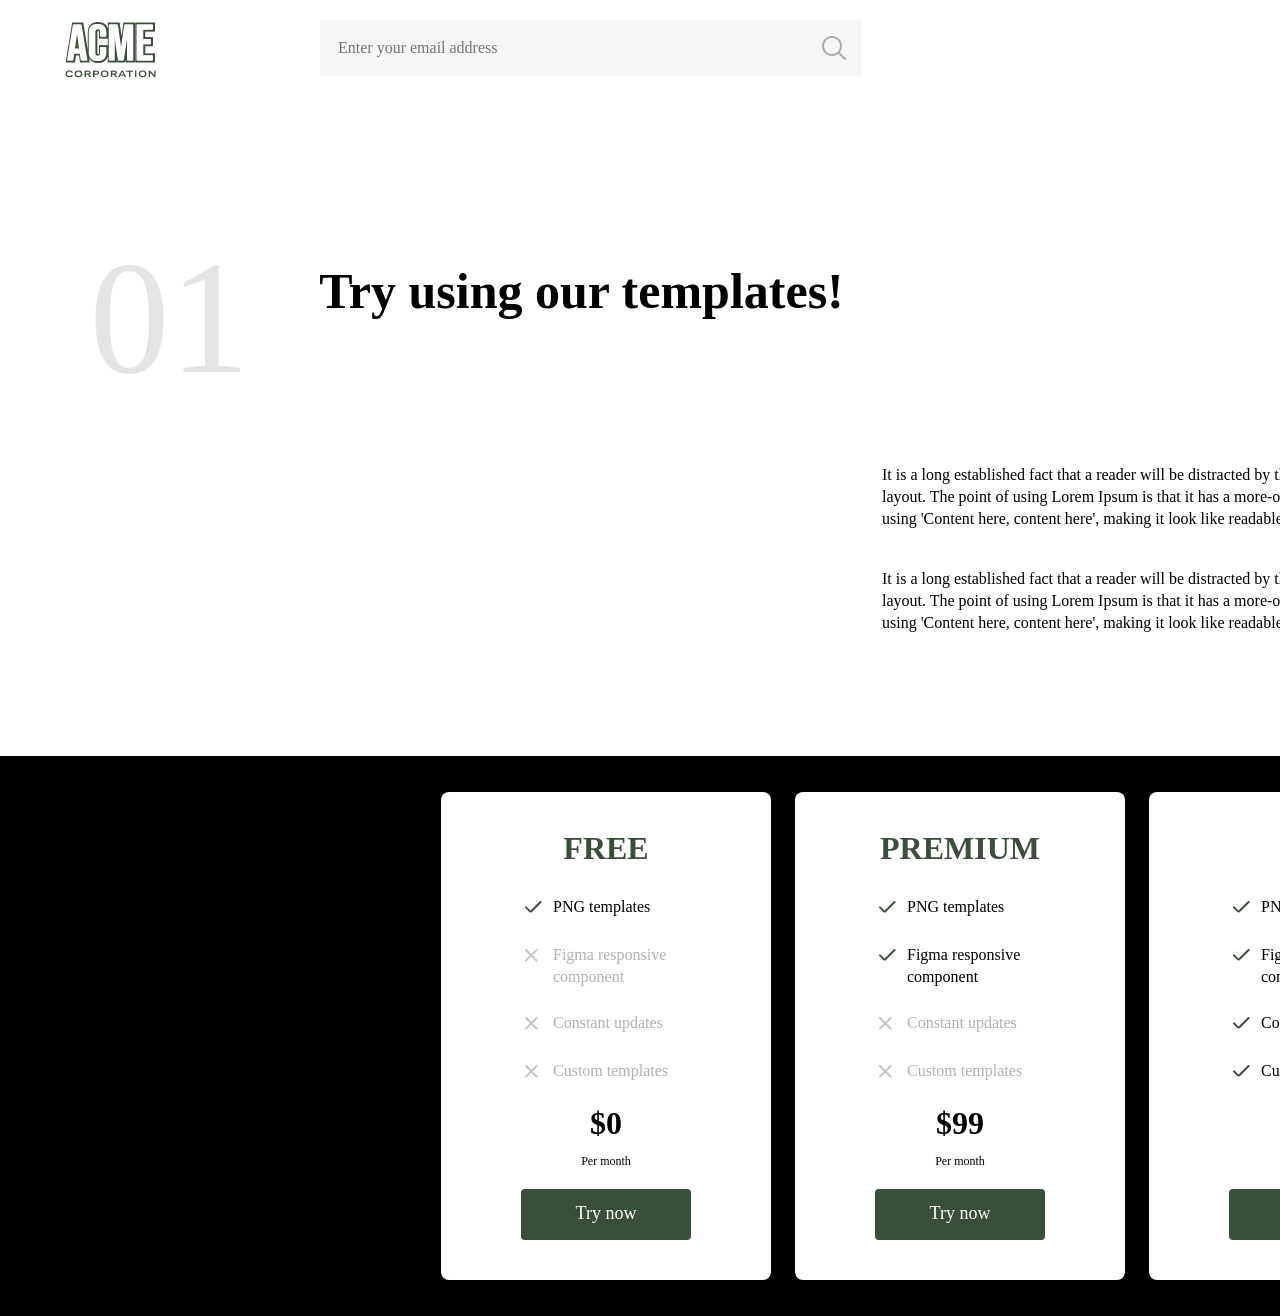
==== Lab1/index.html @ b038f3bc "first part" ====
<!DOCTYPE html>
<html lang="en">
<head>
    <meta charset="UTF-8">
    <meta name="viewport" content="width=device-width, initial-scale=1.0">
    <title>Lab 3</title>
    <link rel="stylesheet" type="text/css" href="styles.css">
</head>
<body class="Page">
    <header class="header">
        <div class="header__container">
            <div class="header__logo">
                <img src="images/Logo/ACME (Stroke).png", class="header__logo-stroke">
                <img src="images/Logo/ACME.png", class="header__logo-img">
                <img src="images/Logo/CORPORATION.png", class="header__logo-corporation">
            </div>
            <div class="header__input">
                <div class="header__input-frame">
                    <input type="input icon", class="header__input-text", placeholder="Enter your email address">
                </div>
                <button class="header__input-button header__button">
                    <img src="images/Input/Vector.png", class="header__input-img">
                </button>
            </div>
            <div class="header__user-menu">
                <button class="header__upload header__button">
                    <div class="header__upload-img">
                        <img src="images/User_menu/Vector (5).png", class="header__upload-img-top">
                        <img src="images/User_menu/Vector (4).png", class="header__upload-img-bottom">
                    </div>
                    <p class="header__upload-text">Upload</p>
                </button>
                <button class="header__bookmark header__button">
                    <img src="images/User_menu/Vector (3).png">
                </button>
                <button class="header__settings header__button">
                    <img src="images/User_menu/Vector (1).png", class="header__settings-img_stroke">
                    <img src="images/User_menu/Vector (2).png", class="header__settings-img">
                </button>
                <button class="header__avatar header__button">
                    <img src="images/User_menu/Ellipse 1.png">
                </button>
            </div>
        </div>
    </header>

    <section class="content">
        <div class="content__container">
            <div class="content__container-title">
                <p class="content__container-title_number">01</p>
                <h1 class="content__container-title_text">Try using our templates!</p>
            </div>
            <div class="content__container-text">
                <p class="content__container-lower_text">It is a long established fact that a reader will be distracted by the readable content of a page when looking at its layout. The point of using Lorem Ipsum is that it has a more-or-less normal distribution of letters, as opposed to using 'Content here, content here', making it look like readable English.</p>
                <p class="content__container-lower_text">It is a long established fact that a reader will be distracted by the readable content of a page when looking at its layout. The point of using Lorem Ipsum is that it has a more-or-less normal distribution of letters, as opposed to using 'Content here, content here', making it look like readable English.</p>
            </div>
        </div>
    </section>

    <section class="pricing">
        <div class="pricing__container">
            <div class="pricing__container-cards">
                <div class="pricing__container-card">
                    <p class="pricing__title">FREE</p>
                    <div class="pricing__container-cards_points">
                        <div class="pricing__point">
                            <div class="pricing__point--png_container">
                                <img src="images/Pricing/Vector (6).png", class="pricing__point--img">
                                <p class="pricing__point--text">PNG templates</p>
                            </div>
                        </div>
                        <div class="pricing__point pricing__point--negative pricing__point--double">
                            <div class="pricing__point--png_container">
                                <img src="images/Pricing/Vector (7).png", class="pricing__point--img">
                                <p class="pricing__point--text">Figma responsive component</p>
                            </div>
                        </div>
                        <div class="pricing__point pricing__point--negative">
                            <div class="pricing__point--png_container">
                                <img src="images/Pricing/Vector (7).png", class="pricing__point--img">
                                <p class="pricing__point--text">Constant updates</p>
                            </div>
                        </div>
                        <div class="pricing__point pricing__point--negative">
                            <div class="pricing__point--png_container">
                                <img src="images/Pricing/Vector (7).png", class="pricing__point--img">
                                <p class="pricing__point--text">Custom templates</p>
                            </div>
                        </div>
                    </div>
                    <div class="pricing__container_price">
                        <p class="pricing__price--amount">$0</p>
                        <p class="pricing__price--per_month">Per month</p>
                    </div>
                    <button class="pricing__container_try-button">
                        <p class="pricing__container_try-button-text">Try now</p>
                    </button>
                </div>
                <div class="pricing__container-card">
                    <p class="pricing__title">PREMIUM</p>
                    <div class="pricing__container-cards_points">
                        <div class="pricing__point">
                            <div class="pricing__point--png_container">
                                <img src="images/Pricing/Vector (6).png", class="pricing__point--img">
                                <p class="pricing__point--text">PNG templates</p>
                            </div>
                        </div>
                        <div class="pricing__point pricing__point--double">
                            <div class="pricing__point--png_container">
                                <img src="images/Pricing/Vector (6).png", class="pricing__point--img">
                                <p class="pricing__point--text">Figma responsive component</p>
                            </div>
                        </div>
                        <div class="pricing__point pricing__point--negative">
                            <div class="pricing__point--png_container">
                                <img src="images/Pricing/Vector (7).png", class="pricing__point--img">
                                <p class="pricing__point--text">Constant updates</p>
                            </div>
                        </div>
                        <div class="pricing__point pricing__point--negative">
                            <div class="pricing__point--png_container">
                                <img src="images/Pricing/Vector (7).png", class="pricing__point--img">
                                <p class="pricing__point--text">Custom templates</p>
                            </div>
                        </div>
                    </div>
                    <div class="pricing__container_price">
                        <p class="pricing__price--amount">$99</p>
                        <p class="pricing__price--per_month">Per month</p>
                    </div>
                    <button class="pricing__container_try-button">
                        <p class="pricing__container_try-button-text">Try now</p>
                    </button>
                </div>
                <div class="pricing__container-card">
                    <p class="pricing__title">PRO</p>
                    <div class="pricing__container-cards_points">
                        <div class="pricing__point">
                            <div class="pricing__point--png_container">
                                <img src="images/Pricing/Vector (6).png", class="pricing__point--img">
                                <p class="pricing__point--text">PNG templates</p>
                            </div>
                        </div>
                        <div class="pricing__point pricing__point--double">
                            <div class="pricing__point--png_container">
                                <img src="images/Pricing/Vector (6).png", class="pricing__point--img">
                                <p class="pricing__point--text">Figma responsive component</p>
                            </div>
                        </div>
                        <div class="pricing__point">
                            <div class="pricing__point--png_container">
                                <img src="images/Pricing/Vector (6).png", class="pricing__point--img">
                                <p class="pricing__point--text">Constant updates</p>
                            </div>
                        </div>
                        <div class="pricing__point">
                            <div class="pricing__point--png_container">
                                <img src="images/Pricing/Vector (6).png", class="pricing__point--img">
                                <p class="pricing__point--text">Custom templates</p>
                            </div>
                        </div>
                    </div>
                    <div class="pricing__container_price">
                        <p class="pricing__price--amount">$199</p>
                        <p class="pricing__price--per_month">Per month</p>
                    </div>
                    <button class="pricing__container_try-button">
                        <p class="pricing__container_try-button-text">Try now</p>
                    </button>
                </div>
            </div>
        </div>
    </section>
</body>
</html>
---- Lab1/styles.css ----
@import url('css/header.css');
@import url('css/content.css');
@import url('css/pricing.css');
@import url('css/footer.css');

html {
  box-sizing: border-box;
}
*, *::before, *after {
  box-sizing: inherit;
}
body {
  margin: 0;
}
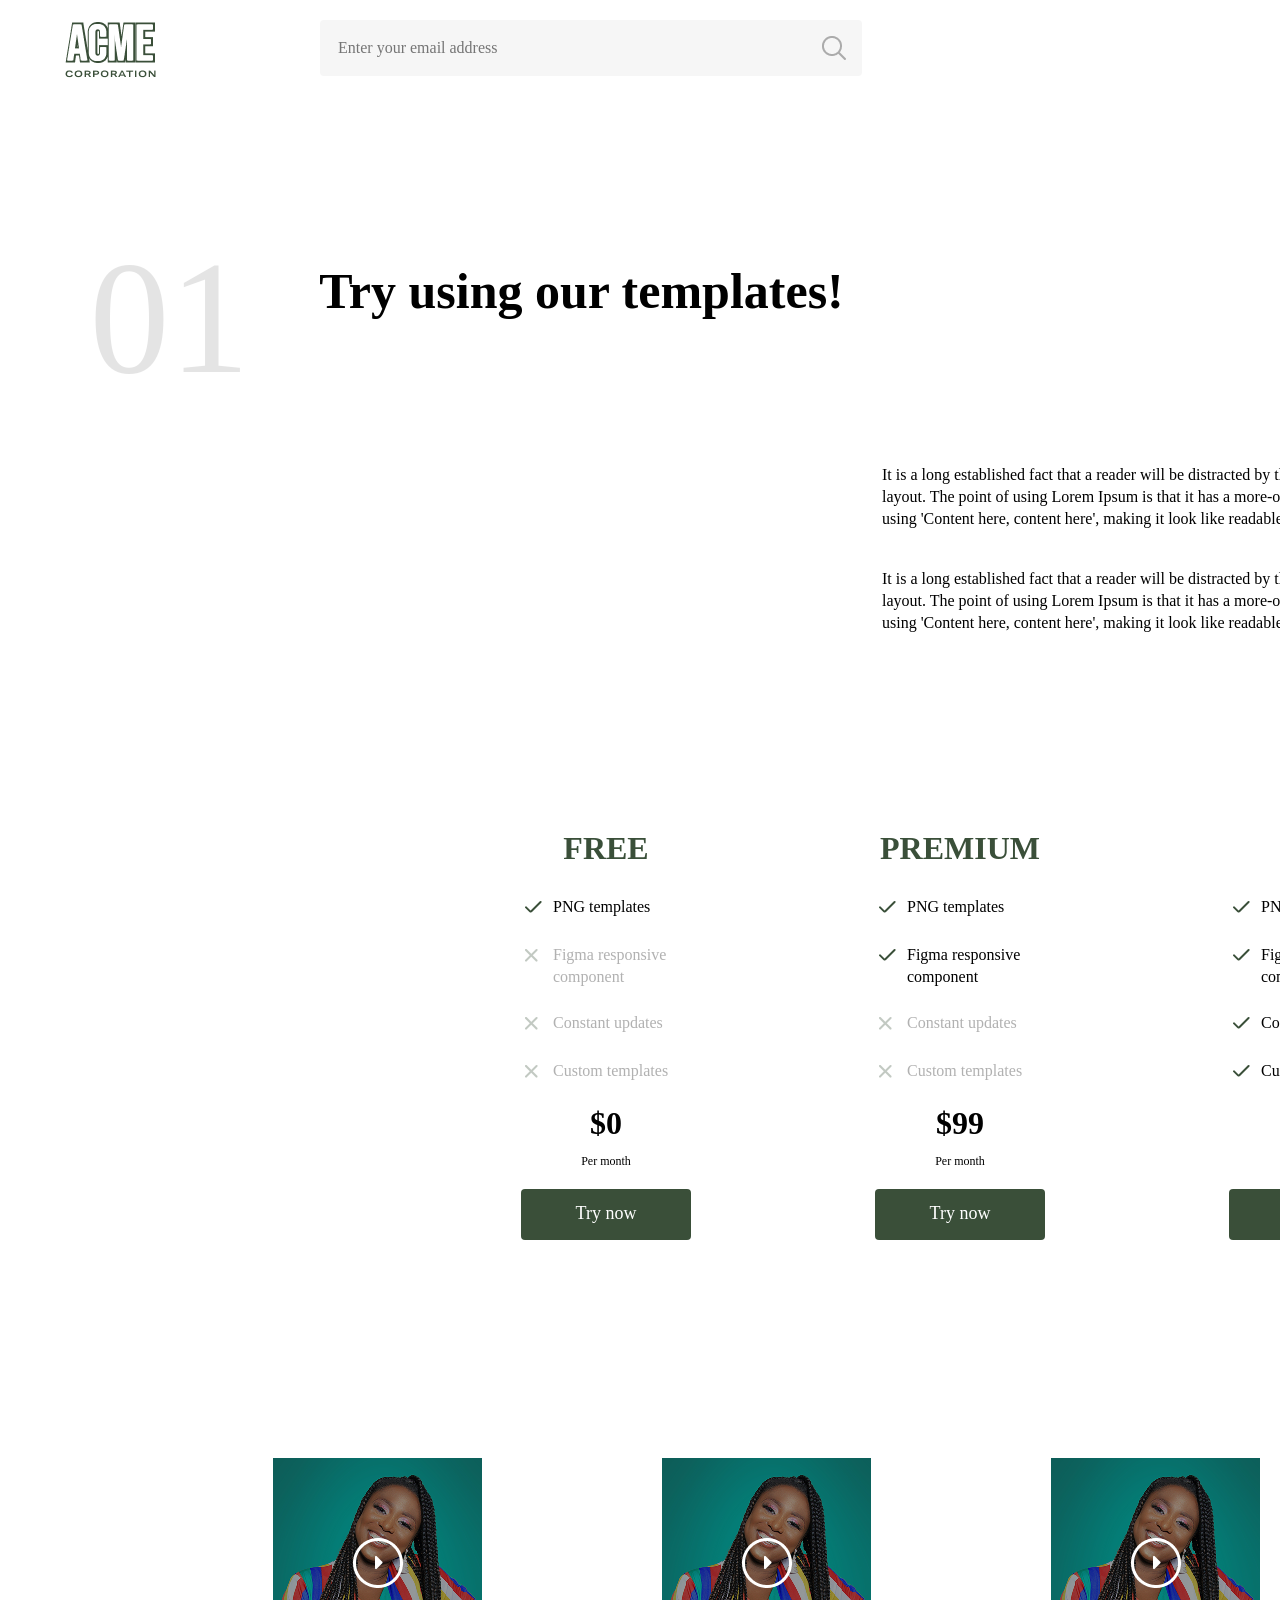
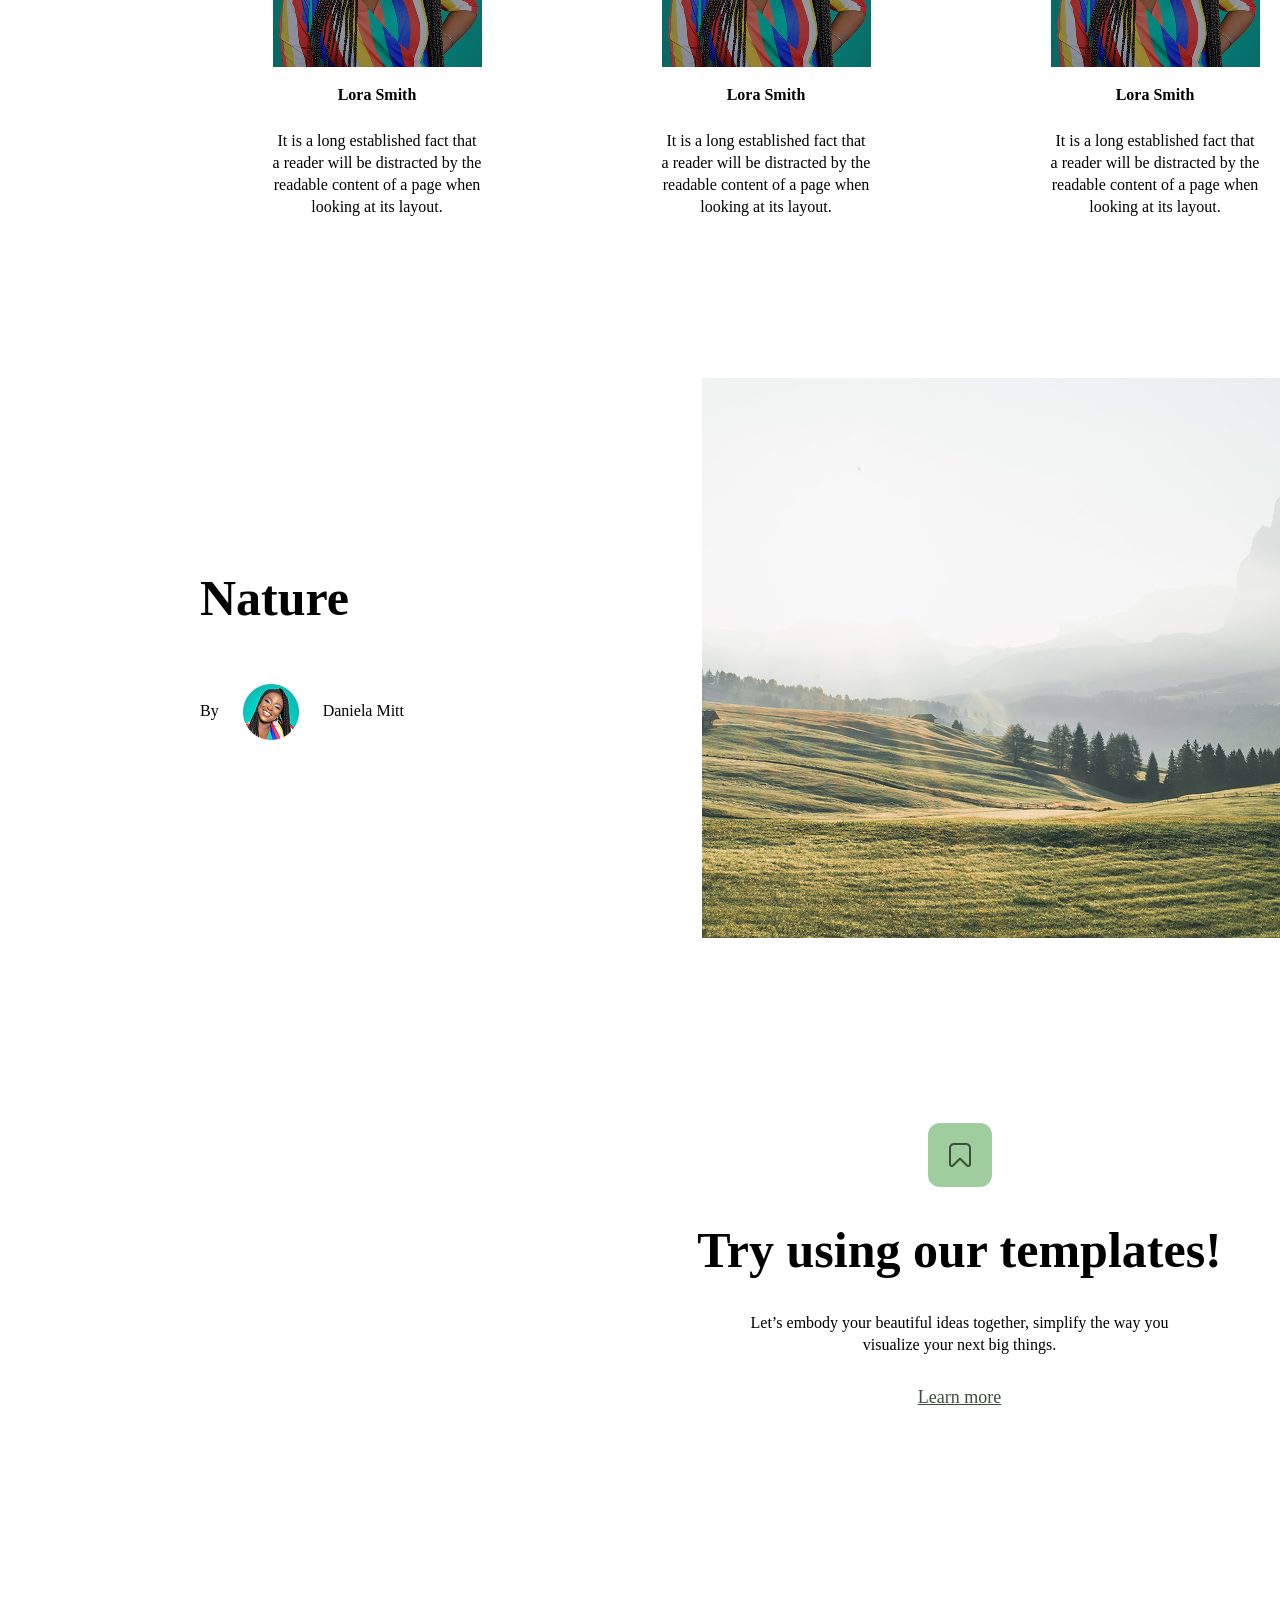
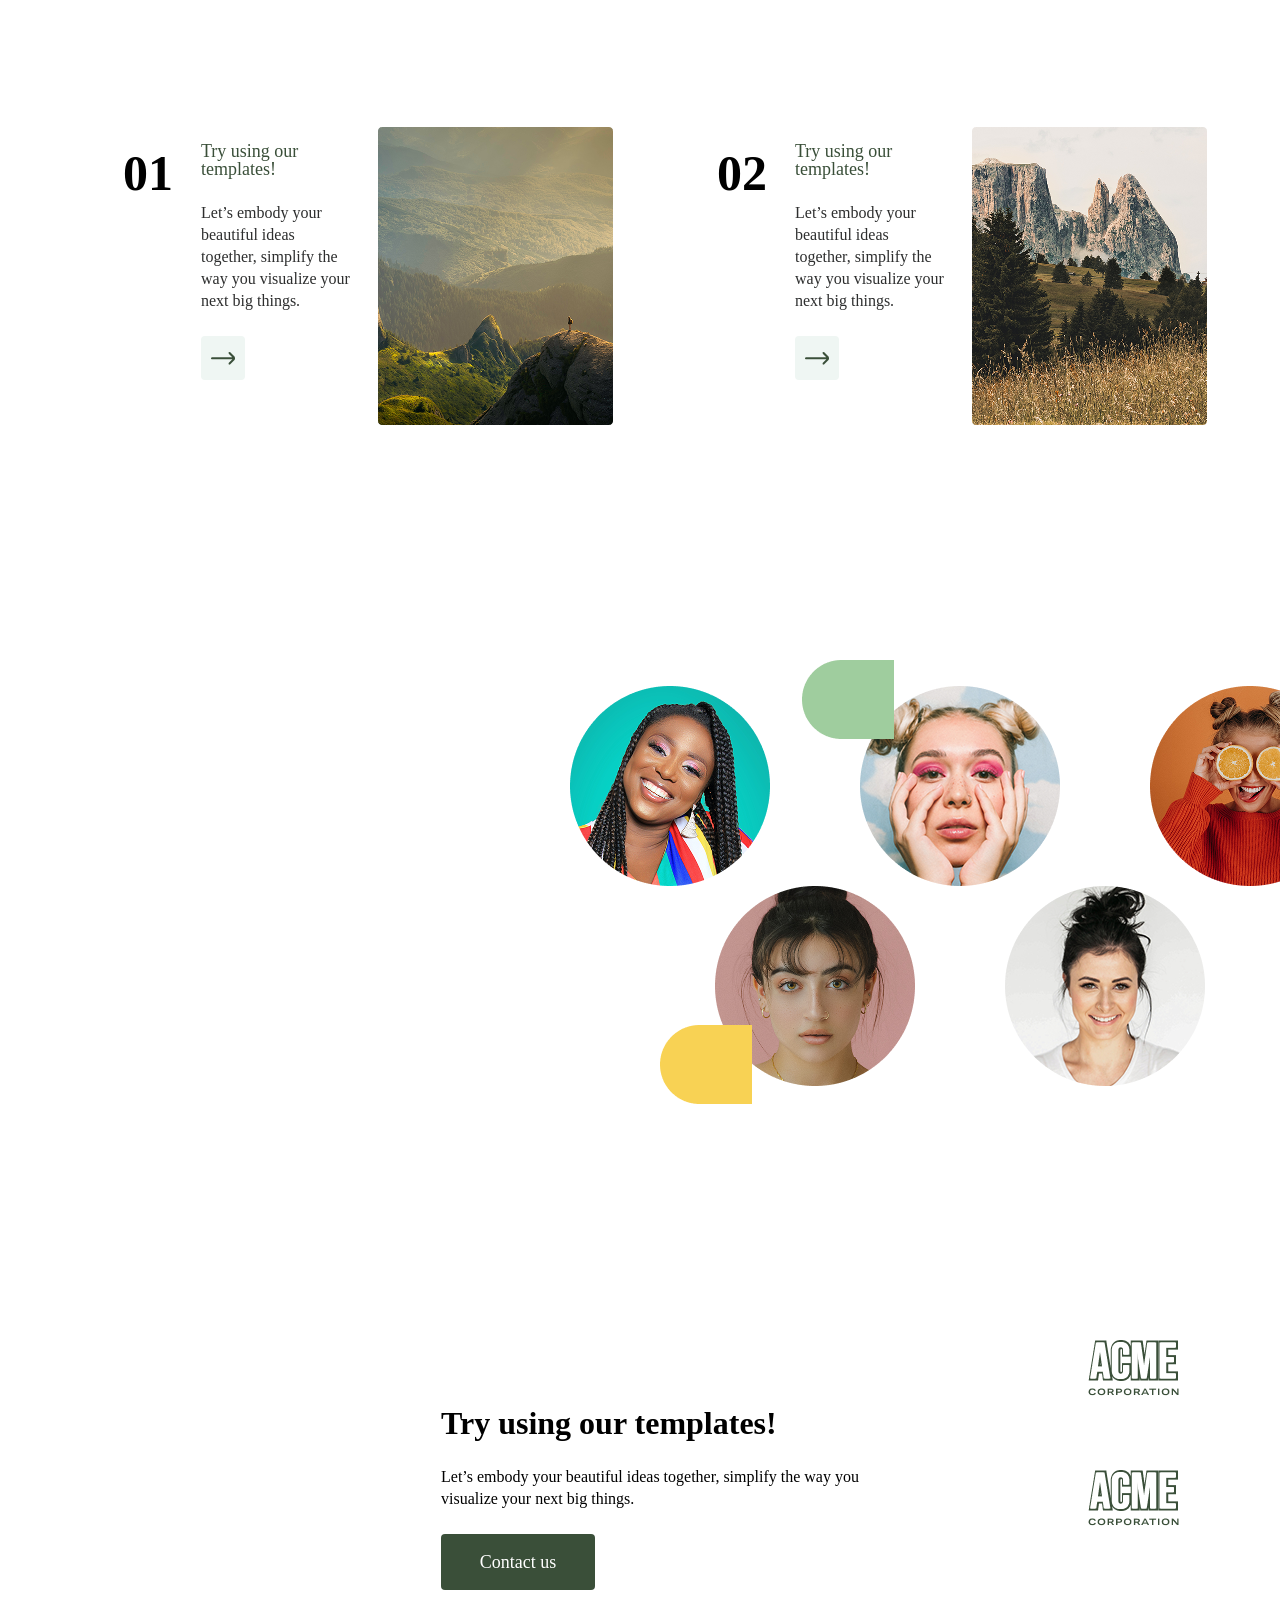
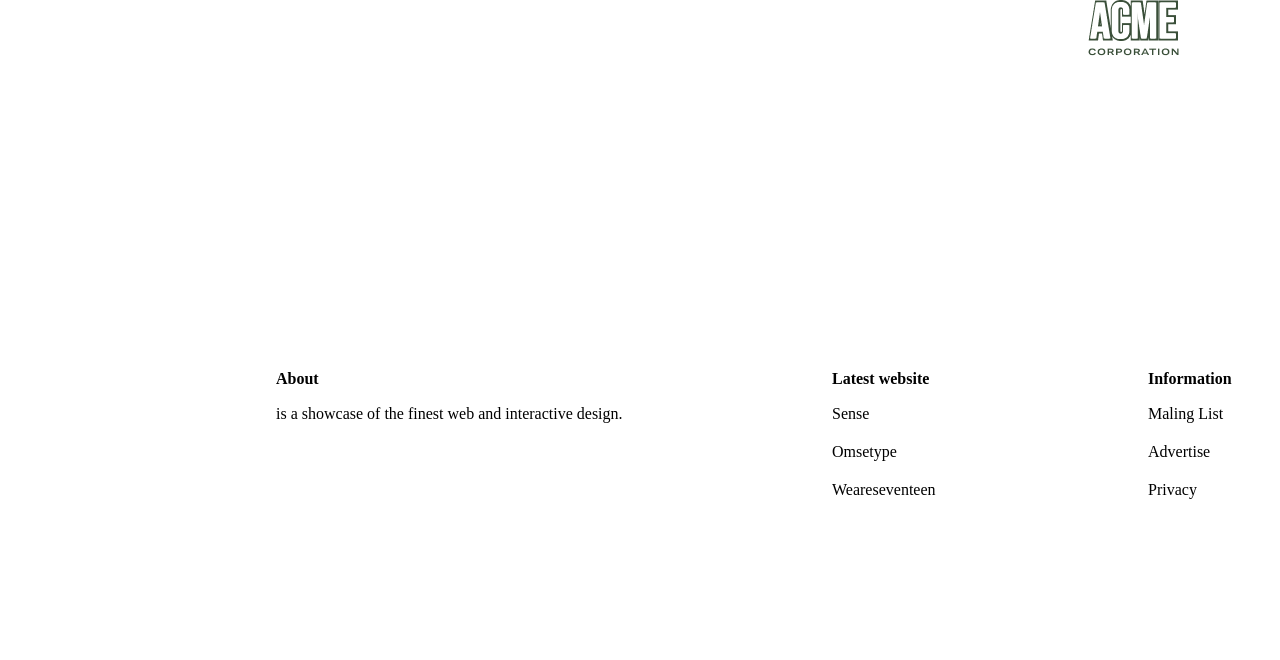
==== commit d6f03c73: "final" ====
--- a/Lab1/index.html
+++ b/Lab1/index.html
@@ -171,5 +171,257 @@
             </div>
         </div>
     </section>
+
+    <section class="testimonials">
+        <div class="testimonials__container">
+            <div class="testimonials__container_cards">
+                <div class="testimonials__container_card">
+                    <div class="testimonials__card-image">
+                        <img src="images/Testimonials/Rectangle 3.png">
+                        <button class="testimonials__card-button">
+                            <img src="images/Testimonials/Ellipse 12.png", class="testimonials__card-button_ellipse">
+                            <div class="testimonials__card-button_play">
+                                <img src="images/Testimonials/Vector (8).png", class="testimonials__card-button_play-img">
+                            </div>
+                        </button>
+                    </div>
+                    <div class="testimonials__card-text">
+                        <p class="testimonials__card-text_title">Lora Smith</p>
+                        <p class="testimonials__card-text_description">It is a long established fact that a reader will be distracted by the readable content of a page when looking at its layout.</p>
+                    </div>
+                </div>
+                <div class="testimonials__container_card">
+                    <div class="testimonials__card-image">
+                        <img src="images/Testimonials/Rectangle 3.png">
+                        <button class="testimonials__card-button">
+                            <img src="images/Testimonials/Ellipse 12.png", class="testimonials__card-button_ellipse">
+                            <div class="testimonials__card-button_play">
+                                <img src="images/Testimonials/Vector (8).png", class="testimonials__card-button_play-img">
+                            </div>
+                        </button>
+                    </div>
+                    <div class="testimonials__card-text">
+                        <p class="testimonials__card-text_title">Lora Smith</p>
+                        <p class="testimonials__card-text_description">It is a long established fact that a reader will be distracted by the readable content of a page when looking at its layout.</p>
+                    </div>
+                </div>
+                <div class="testimonials__container_card">
+                    <div class="testimonials__card-image">
+                        <img src="images/Testimonials/Rectangle 3.png">
+                        <button class="testimonials__card-button">
+                            <img src="images/Testimonials/Ellipse 12.png", class="testimonials__card-button_ellipse">
+                            <div class="testimonials__card-button_play">
+                                <img src="images/Testimonials/Vector (8).png", class="testimonials__card-button_play-img">
+                            </div>
+                        </button>
+                    </div>
+                    <div class="testimonials__card-text">
+                        <p class="testimonials__card-text_title">Lora Smith</p>
+                        <p class="testimonials__card-text_description">It is a long established fact that a reader will be distracted by the readable content of a page when looking at its layout.</p>
+                    </div>
+                </div>
+                <div class="testimonials__container_card">
+                    <div class="testimonials__card-image">
+                        <img src="images/Testimonials/Rectangle 3.png">
+                        <button class="testimonials__card-button">
+                            <img src="images/Testimonials/Ellipse 12.png", class="testimonials__card-button_ellipse">
+                            <div class="testimonials__card-button_play">
+                                <img src="images/Testimonials/Vector (8).png", class="testimonials__card-button_play-img">
+                            </div>
+                        </button>
+                    </div>
+                    <div class="testimonials__card-text">
+                        <p class="testimonials__card-text_title">Lora Smith</p>
+                        <p class="testimonials__card-text_description">It is a long established fact that a reader will be distracted by the readable content of a page when looking at its layout.</p>
+                    </div>
+                </div>
+            </div>
+        </div>
+    </section>
+
+    <section class="hero">
+        <div class="hero__container">
+            <div class="hero__container-by_hero">
+                <h1 class="hero__container-by_hero-title">Nature</h1>
+                <div class="hero__container-by_hero-description">
+                    <p class="hero__container-description-text">By</p>
+                    <img src="images/User_menu/Ellipse 1.png">
+                    <p class="hero__container-description-text">Daniela Mitt</p>
+                </div>
+            </div>
+            <div class="hero__container-image">
+                <img src="images/Hero/efe-kurnaz-RnCPiXixooY-unsplash 1.png">
+            </div>
+        </div>
+    </section>
+
+    <section class="cta">
+        <div class="cta__container">
+            <div class="cta__container-body">
+                <div class="cta__container-body_icon">
+                    <div class="cta__container-body_icon-image">
+                        <img src="images/User_menu/Vector (3).png">
+                    </div>
+                </div>
+                <h1 class="cta__container-body_title">Try using our templates!</h1>
+                <p class="cta__container-body_description">Let’s embody your beautiful ideas together, simplify the way you visualize your next big things.</p>
+                <a href="", class="cta__container-body_link">Learn more</a>
+            </div>
+        </div>
+    </section>
+
+    <section class="blog">
+        <div class="blog__container">
+            <div class="blog__container-body">
+                <div class="blog__container-body_card">
+                    <div class="blog__container-card-text">
+                        <h1 class="blog__container-card-number">01</h1>
+                        <div class="blog__container-card-description">
+                            <p class="blog__container-card-description_title">Try using our templates!</p>
+                            <p class="blog__container-card-description_text">Let’s embody your beautiful ideas together, simplify the way you visualize your next big things.</p>
+                            <button class="blog__container-card-description_button">
+                                <div class="blog__container-button-image">
+                                    <img src="images/Blog/Vector (9).png">
+                                </div>
+                            </button>
+                        </div>
+                    </div>
+                    <img src="images/Blog/efe-kurnaz-RnCPiXixooY-unsplash 1 (1).png">
+                </div>
+                <div class="blog__container-body_card">
+                    <div class="blog__container-card-text">
+                        <h1 class="blog__container-card-number">02</h1>
+                        <div class="blog__container-card-description">
+                            <p class="blog__container-card-description_title">Try using our templates!</p>
+                            <p class="blog__container-card-description_text">Let’s embody your beautiful ideas together, simplify the way you visualize your next big things.</p>
+                            <button class="blog__container-card-description_button">
+                                <div class="blog__container-button-image">
+                                    <img src="images/Blog/Vector (9).png">
+                                </div>
+                            </button>
+                        </div>
+                    </div>
+                    <img src="images/Blog/efe-kurnaz-RnCPiXixooY-unsplash 1 (2).png">
+                </div>
+                <div class="blog__container-body_card">
+                    <div class="blog__container-card-text">
+                        <h1 class="blog__container-card-number">03</h1>
+                        <div class="blog__container-card-description">
+                            <p class="blog__container-card-description_title">Try using our templates!</p>
+                            <p class="blog__container-card-description_text">Let’s embody your beautiful ideas together, simplify the way you visualize your next big things.</p>
+                            <button class="blog__container-card-description_button">
+                                <div class="blog__container-button-image">
+                                    <img src="images/Blog/Vector (9).png">
+                                </div>
+                            </button>
+                        </div>
+                    </div>
+                    <img src="images/Blog/efe-kurnaz-RnCPiXixooY-unsplash 1 (3).png">
+                </div>
+            </div>
+        </div>
+    </section>
+
+    <section class="team">
+        <div class="team__container">
+            <div class="team__container-first_line">
+                <img src="images/Team/Ellipse 1 (2).png">
+                <img src="images/Team/Ellipse 1 (3).png">
+                <img src="images/Team/Ellipse 1 (4).png">
+                <img src="images/Team/Rectangle 11.png", class="team__container-first_line-rectangle">
+            </div>
+            <div class="team__container-second_line">
+                <img src="images/Team/Ellipse 1 (5).png">
+                <img src="images/Team/Ellipse 1 (6).png">
+                <img src="images/Team/Rectangle 10.png", class="team__container-second_line-rectangle">
+            </div>
+            <img src="images/Team/Rectangle 12.png", class="team__container-rectangle">
+        </div>
+    </section>
+
+    <section class="partners">
+        <div class="partners__container">
+            <div class="partners__container-body">
+                <h1 class="partners__container-body_title">Try using our templates!</h1>
+                <p class="partners__container-body_description">Let’s embody your beautiful ideas together, simplify the way you visualize your next big things.</p>
+                <button class="partners__container-body_button">Contact us</button>
+            </div>
+            <div class="partners__container-icons">
+                <div class="partners__container-icons_line">
+                    <div class="partners__container-icons_logo">
+                        <img src="images/Logo/ACME (Stroke).png", class="partners__container-icons_acme_stroke">
+                        <img src="images/Logo/ACME.png", class="partners__container-icons_acme">
+                        <img src="images/Logo/CORPORATION.png", class="partners__container-icons_corporation">
+                    </div>
+                    <div class="partners__container-icons_logo">
+                        <img src="images/Logo/ACME (Stroke).png", class="partners__container-icons_acme_stroke">
+                        <img src="images/Logo/ACME.png", class="partners__container-icons_acme">
+                        <img src="images/Logo/CORPORATION.png", class="partners__container-icons_corporation">
+                    </div>
+                </div>
+                <div class="partners__container-icons_line">
+                    <div class="partners__container-icons_logo">
+                        <img src="images/Logo/ACME (Stroke).png", class="partners__container-icons_acme_stroke">
+                        <img src="images/Logo/ACME.png", class="partners__container-icons_acme">
+                        <img src="images/Logo/CORPORATION.png", class="partners__container-icons_corporation">
+                    </div>
+                    <div class="partners__container-icons_logo">
+                        <img src="images/Logo/ACME (Stroke).png", class="partners__container-icons_acme_stroke">
+                        <img src="images/Logo/ACME.png", class="partners__container-icons_acme">
+                        <img src="images/Logo/CORPORATION.png", class="partners__container-icons_corporation">
+                    </div>
+                </div>
+                <div class="partners__container-icons_line">
+                    <div class="partners__container-icons_logo">
+                        <img src="images/Logo/ACME (Stroke).png", class="partners__container-icons_acme_stroke">
+                        <img src="images/Logo/ACME.png", class="partners__container-icons_acme">
+                        <img src="images/Logo/CORPORATION.png", class="partners__container-icons_corporation">
+                    </div>
+                    <div class="partners__container-icons_logo">
+                        <img src="images/Logo/ACME (Stroke).png", class="partners__container-icons_acme_stroke">
+                        <img src="images/Logo/ACME.png", class="partners__container-icons_acme">
+                        <img src="images/Logo/CORPORATION.png", class="partners__container-icons_corporation">
+                    </div>
+                </div>
+            </div>
+        </div>
+    </section>
+
+    <footer class="footer">
+        <div class="footer__container">
+            <div class="footer__container-body">
+                <div class="footer__container-body_about">
+                    <p class="footer__container-body_title">About</p>
+                    <p class="footer__container-body_description">is a showcase  of the finest web and interactive design.</p>
+                </div>
+                <div class="footer__container-body_website">
+                    <p class="footer__container-body_title">Latest website</p>
+                    <p class="footer__container-body_description">Sense</p>
+                    <p class="footer__container-body_description">Omsetype</p>
+                    <p class="footer__container-body_description">Weareseventeen</p>
+                </div>
+                <div class="footer__container-body_website">
+                    <p class="footer__container-body_title">Information</p>
+                    <p class="footer__container-body_description">Maling List</p>
+                    <p class="footer__container-body_description">Advertise</p>
+                    <p class="footer__container-body_description">Privacy</p>
+                </div>
+                <div class="footer__container-body_social">
+                    <p class="footer__container-body_title">Social</p>
+                    <div class="footer__container-body_social-icons">
+                        <div class="footer__container-body_social-icon">
+                            <img src="images/Footer/Vector (10).png" class="footer__container-body_facebook">
+                        </div>
+                        <div class="footer__container-body_social-icon">
+                            <img src="images/Footer/Vector (11).png", class="footer__container-body_twitter">
+                        </div>
+                        <div class="footer__container-body_social-icon">
+                            <img src="images/Footer/Vector (12).png", class="footer__container-body_in">
+                        </div>
+                    </div>
+                </div>
+            </div>
+        </div>
+    </footer>
 </body>
 </html>
--- a/Lab1/styles.css
+++ b/Lab1/styles.css
@@ -1,6 +1,12 @@
 @import url('css/header.css');
 @import url('css/content.css');
 @import url('css/pricing.css');
+@import url('css/testimonials.css');
+@import url('css/hero.css');
+@import url('css/cta.css');
+@import url('css/blog.css');
+@import url('css/team.css');
+@import url('css/partners.css');
 @import url('css/footer.css');
 
 html {
@@ -11,4 +17,7 @@
 }
 body {
   margin: 0;
+  gap: 50px;
+  display: flex;
+  flex-direction: column;
 }
